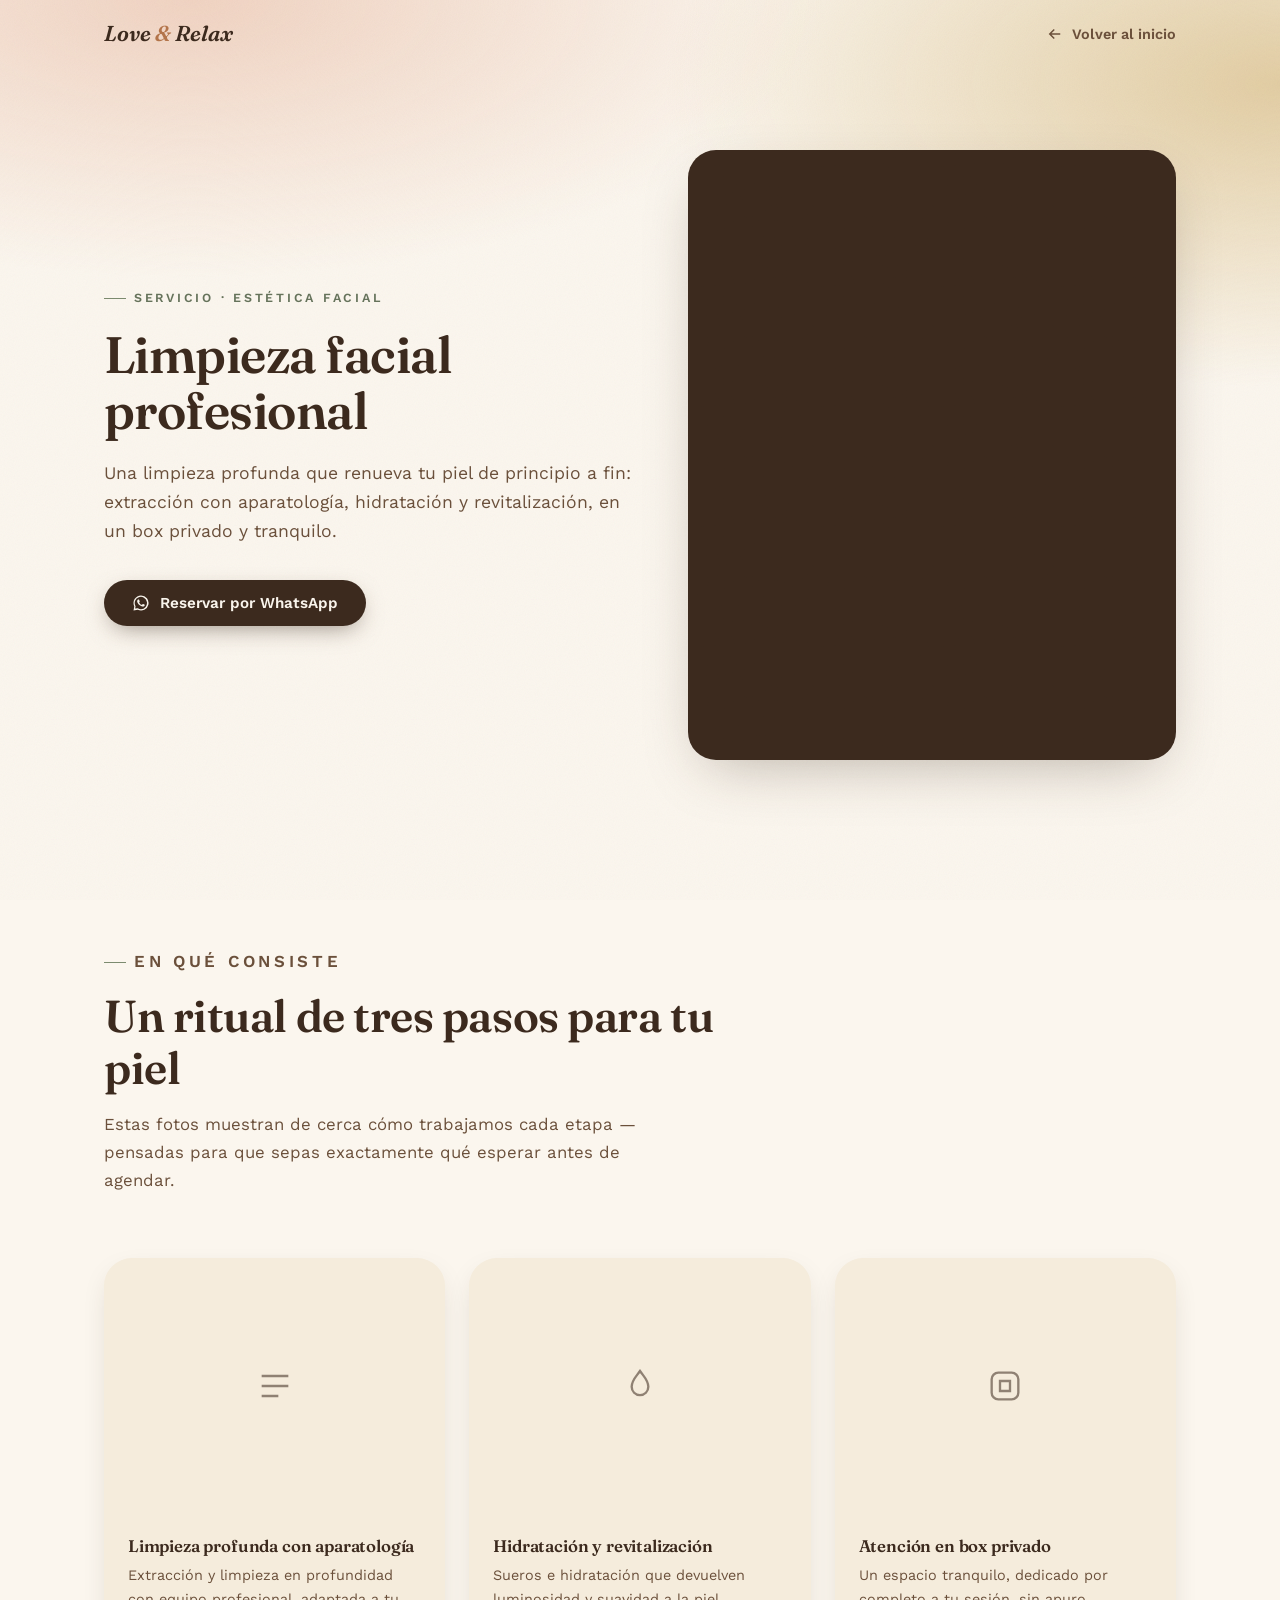
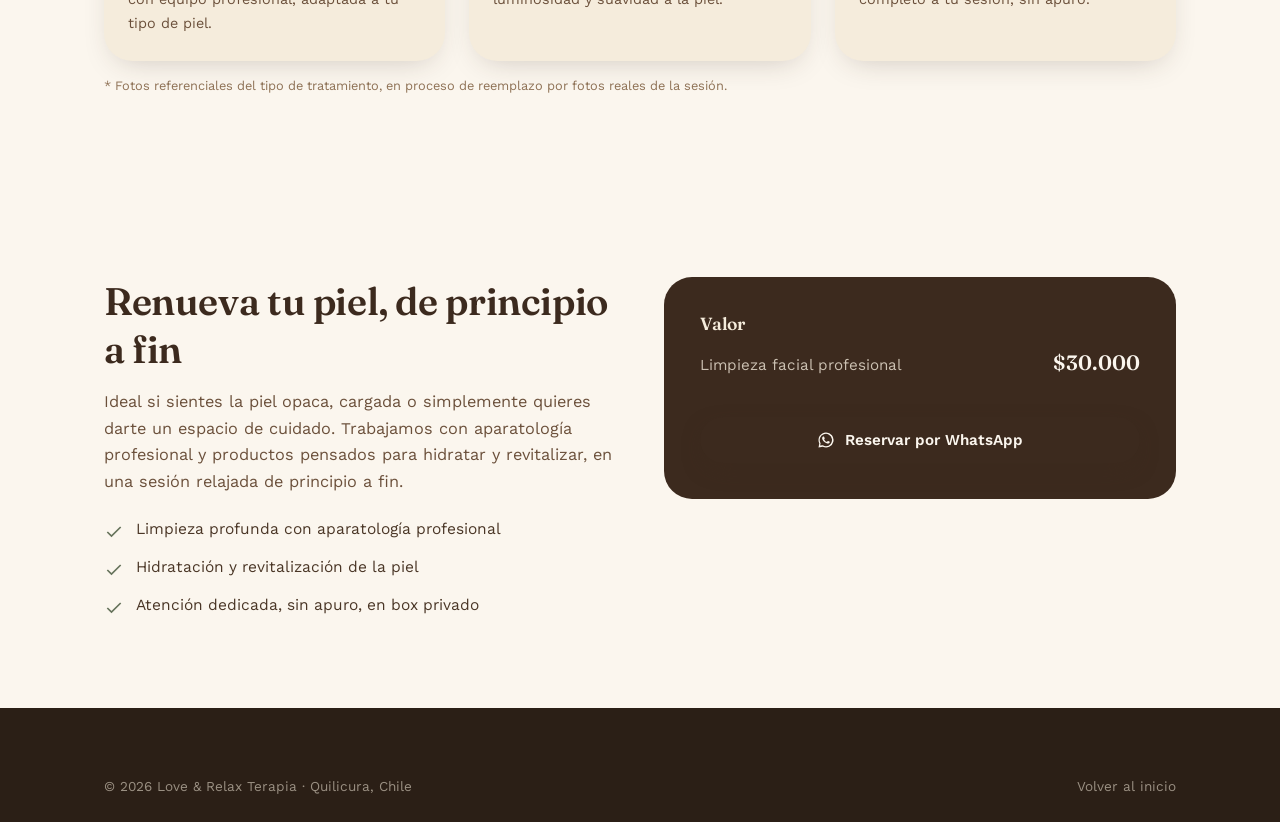
==== servicios/limpieza-facial.html @ 28c3ad8b "Agrega páginas de detalle por servicio y mejora precios/CTA - Precios en tarjetas ahora muestran bad" ====
<!doctype html>
<html lang="es-CL">
<head>
<meta charset="UTF-8" />
<meta name="viewport" content="width=device-width, initial-scale=1, viewport-fit=cover" />
<title>Limpieza facial profesional | Love &amp; Relax Terapia</title>
<meta name="description" content="Limpieza facial profunda con aparatología, hidratación y revitalización de la piel en Quilicura. Atención en box privado. Agenda por WhatsApp." />
<meta name="theme-color" content="#3c2a1e" />
<link rel="canonical" href="https://loveandrelax.cl/servicios/limpieza-facial.html" />

<meta property="og:type" content="website" />
<meta property="og:locale" content="es_CL" />
<meta property="og:site_name" content="Love & Relax Terapia" />
<meta property="og:title" content="Limpieza facial profesional | Love & Relax Terapia" />
<meta property="og:description" content="Limpieza profunda con aparatología, hidratación y revitalización de la piel. Atención en box privado." />
<meta property="og:image" content="/og-image.png" />
<meta property="og:url" content="https://loveandrelax.cl/servicios/limpieza-facial.html" />
<meta name="twitter:card" content="summary_large_image" />

<link rel="icon" href="/favicon.svg" type="image/svg+xml" />
<link rel="manifest" href="/site.webmanifest" />

<link rel="preconnect" href="https://fonts.googleapis.com" />
<link rel="preconnect" href="https://fonts.gstatic.com" crossorigin />
<link href="https://fonts.googleapis.com/css2?family=Fraunces:ital,opsz,wght@0,9..144,400;0,9..144,600;1,9..144,500;1,9..144,600&family=Work+Sans:wght@400;500;600;700&display=swap" rel="stylesheet" />

<link rel="stylesheet" href="/styles.css" />
</head>
<body>
<div class="grain" aria-hidden="true"></div>
<div class="progress-bar" id="progressBar"></div>

<header class="nav" id="nav">
  <div class="container nav__inner">
    <a href="/" class="nav__logo">Love <span>&amp;</span> Relax</a>
    <a class="back-link" href="/#precios">
      <svg viewBox="0 0 24 24" fill="none" stroke="currentColor" stroke-width="2"><path d="M19 12H5M11 18l-6-6 6-6"/></svg>
      Volver al inicio
    </a>
  </div>
</header>

<main id="main">
  <section class="service-hero">
    <div class="container service-hero__inner">
      <div class="service-hero__copy reveal">
        <p class="eyebrow">Servicio · Estética facial</p>
        <h1>Limpieza facial profesional</h1>
        <p class="lede">Una limpieza profunda que renueva tu piel de principio a fin: extracción con aparatología, hidratación y revitalización, en un box privado y tranquilo.</p>
        <div class="service-hero__actions">
          <a class="btn btn--primary" data-wa data-wa-msg="Hola 🌿 Quiero reservar una limpieza facial profesional. ¿Qué horarios tienes disponibles?" target="_blank" rel="noopener">
            <svg viewBox="0 0 24 24" fill="currentColor" aria-hidden="true"><path d="M12 2a10 10 0 0 0-8.94 14.5L2 22l5.66-1.02A10 10 0 1 0 12 2Zm0 18.2a8.2 8.2 0 0 1-4.17-1.14l-.3-.18-3.36.6.62-3.27-.2-.32A8.2 8.2 0 1 1 12 20.2Zm4.52-6.13c-.25-.13-1.47-.72-1.7-.8-.23-.08-.4-.13-.56.13-.17.25-.65.8-.8.97-.15.17-.29.18-.54.06-.25-.13-1.06-.39-2.02-1.24-.75-.66-1.25-1.48-1.4-1.73-.15-.25-.02-.38.11-.51.11-.11.25-.29.37-.44.12-.15.16-.25.25-.42.08-.17.04-.31-.02-.44-.06-.13-.56-1.35-.77-1.85-.2-.48-.41-.42-.56-.43h-.48c-.17 0-.44.06-.67.31-.23.25-.87.85-.87 2.08 0 1.23.89 2.41 1.02 2.58.13.17 1.75 2.67 4.24 3.74.59.26 1.05.41 1.41.52.59.19 1.13.16 1.56.1.48-.07 1.47-.6 1.68-1.18.21-.58.21-1.07.15-1.18-.06-.11-.23-.17-.48-.3Z"/></svg>
            Reservar por WhatsApp
          </a>
        </div>
      </div>

      <div class="living-photo reveal" aria-hidden="true">
        <div class="living-photo__frame living-photo__frame--1" style="background:linear-gradient(150deg, var(--sand-300), var(--blush-300) 75%);">
          <svg class="living-photo__icon" viewBox="0 0 24 24" fill="none" stroke="currentColor" stroke-width="1.3"><path d="M4 6h16M4 12h16M4 18h10"/></svg>
          <span class="living-photo__label">Limpieza profunda con aparatología</span>
        </div>
        <div class="living-photo__frame living-photo__frame--2" style="background:linear-gradient(150deg, var(--blush-300), var(--terracotta-600) 85%);">
          <svg class="living-photo__icon" viewBox="0 0 24 24" fill="none" stroke="currentColor" stroke-width="1.3"><path d="M12 3c2 3 5 5.5 5 9.5A5 5 0 0 1 7 12.5C7 8.5 10 6 12 3Z"/></svg>
          <span class="living-photo__label">Hidratación y revitalización</span>
        </div>
        <div class="living-photo__frame living-photo__frame--3" style="background:linear-gradient(150deg, var(--sage-500), var(--brown-900) 85%);">
          <svg class="living-photo__icon" viewBox="0 0 24 24" fill="none" stroke="currentColor" stroke-width="1.3"><rect x="4" y="4" width="16" height="16" rx="4"/><path d="M9 9h6v6H9z"/></svg>
          <span class="living-photo__label">Atención en box privado</span>
        </div>
      </div>
    </div>
  </section>

  <section class="section--tight">
    <div class="container">
      <div class="section-head reveal">
        <p class="eyebrow">En qué consiste</p>
        <h2>Un ritual de tres pasos para tu piel</h2>
        <p>Estas fotos muestran de cerca cómo trabajamos cada etapa — pensadas para que sepas exactamente qué esperar antes de agendar.</p>
      </div>
      <div class="gallery reveal-stagger">
        <article class="gallery-card">
          <div class="gallery-card__media">
            <svg viewBox="0 0 24 24" fill="none" stroke="currentColor" stroke-width="1.4"><path d="M4 6h16M4 12h16M4 18h10"/></svg>
          </div>
          <div class="gallery-card__body">
            <h3>Limpieza profunda con aparatología</h3>
            <p>Extracción y limpieza en profundidad con equipo profesional, adaptada a tu tipo de piel.</p>
          </div>
        </article>
        <article class="gallery-card">
          <div class="gallery-card__media">
            <svg viewBox="0 0 24 24" fill="none" stroke="currentColor" stroke-width="1.4"><path d="M12 3c2 3 5 5.5 5 9.5A5 5 0 0 1 7 12.5C7 8.5 10 6 12 3Z"/></svg>
          </div>
          <div class="gallery-card__body">
            <h3>Hidratación y revitalización</h3>
            <p>Sueros e hidratación que devuelven luminosidad y suavidad a la piel.</p>
          </div>
        </article>
        <article class="gallery-card">
          <div class="gallery-card__media">
            <svg viewBox="0 0 24 24" fill="none" stroke="currentColor" stroke-width="1.4"><rect x="4" y="4" width="16" height="16" rx="4"/><path d="M9 9h6v6H9z"/></svg>
          </div>
          <div class="gallery-card__body">
            <h3>Atención en box privado</h3>
            <p>Un espacio tranquilo, dedicado por completo a tu sesión, sin apuro.</p>
          </div>
        </article>
      </div>
      <p style="margin-top:14px;font-size:0.8rem;color:var(--brown-400);">* Fotos referenciales del tipo de tratamiento, en proceso de reemplazo por fotos reales de la sesión.</p>
    </div>
  </section>

  <section class="service-detail-body section--tight">
    <div class="container service-detail-body__grid">
      <div class="reveal">
        <h2>Renueva tu piel, de principio a fin</h2>
        <p>Ideal si sientes la piel opaca, cargada o simplemente quieres darte un espacio de cuidado. Trabajamos con aparatología profesional y productos pensados para hidratar y revitalizar, en una sesión relajada de principio a fin.</p>
        <ul class="detail-list">
          <li><svg viewBox="0 0 24 24" fill="none" stroke="currentColor" stroke-width="2"><path d="M20 6 9 17l-5-5"/></svg>Limpieza profunda con aparatología profesional</li>
          <li><svg viewBox="0 0 24 24" fill="none" stroke="currentColor" stroke-width="2"><path d="M20 6 9 17l-5-5"/></svg>Hidratación y revitalización de la piel</li>
          <li><svg viewBox="0 0 24 24" fill="none" stroke="currentColor" stroke-width="2"><path d="M20 6 9 17l-5-5"/></svg>Atención dedicada, sin apuro, en box privado</li>
        </ul>
      </div>
      <div class="reveal">
        <div class="detail-price-card">
          <h3>Valor</h3>
          <div class="detail-price-row"><span>Limpieza facial profesional</span><span>$30.000</span></div>
          <a class="btn btn--primary" data-wa data-wa-msg="Hola 🌿 Quiero reservar una limpieza facial. ¿Qué horarios tienes disponibles?" target="_blank" rel="noopener">
            <svg viewBox="0 0 24 24" fill="currentColor" aria-hidden="true"><path d="M12 2a10 10 0 0 0-8.94 14.5L2 22l5.66-1.02A10 10 0 1 0 12 2Zm0 18.2a8.2 8.2 0 0 1-4.17-1.14l-.3-.18-3.36.6.62-3.27-.2-.32A8.2 8.2 0 1 1 12 20.2Zm4.52-6.13c-.25-.13-1.47-.72-1.7-.8-.23-.08-.4-.13-.56.13-.17.25-.65.8-.8.97-.15.17-.29.18-.54.06-.25-.13-1.06-.39-2.02-1.24-.75-.66-1.25-1.48-1.4-1.73-.15-.25-.02-.38.11-.51.11-.11.25-.29.37-.44.12-.15.16-.25.25-.42.08-.17.04-.31-.02-.44-.06-.13-.56-1.35-.77-1.85-.2-.48-.41-.42-.56-.43h-.48c-.17 0-.44.06-.67.31-.23.25-.87.85-.87 2.08 0 1.23.89 2.41 1.02 2.58.13.17 1.75 2.67 4.24 3.74.59.26 1.05.41 1.41.52.59.19 1.13.16 1.56.1.48-.07 1.47-.6 1.68-1.18.21-.58.21-1.07.15-1.18-.06-.11-.23-.17-.48-.3Z"/></svg>
            Reservar por WhatsApp
          </a>
        </div>
      </div>
    </div>
  </section>
</main>

<footer class="footer">
  <div class="container footer__bottom">
    <span>© <span id="year"></span> Love &amp; Relax Terapia · Quilicura, Chile</span>
    <a href="/">Volver al inicio</a>
  </div>
</footer>

<a class="float-wa" id="floatWa" data-wa data-wa-msg="Hola 🌿 Quiero reservar una limpieza facial profesional." target="_blank" rel="noopener" aria-label="Escribir por WhatsApp">
  <svg viewBox="0 0 24 24" fill="currentColor" aria-hidden="true"><path d="M12 2a10 10 0 0 0-8.94 14.5L2 22l5.66-1.02A10 10 0 1 0 12 2Zm0 18.2a8.2 8.2 0 0 1-4.17-1.14l-.3-.18-3.36.6.62-3.27-.2-.32A8.2 8.2 0 1 1 12 20.2Zm4.52-6.13c-.25-.13-1.47-.72-1.7-.8-.23-.08-.4-.13-.56.13-.17.25-.65.8-.8.97-.15.17-.29.18-.54.06-.25-.13-1.06-.39-2.02-1.24-.75-.66-1.25-1.48-1.4-1.73-.15-.25-.02-.38.11-.51.11-.11.25-.29.37-.44.12-.15.16-.25.25-.42.08-.17.04-.31-.02-.44-.06-.13-.56-1.35-.77-1.85-.2-.48-.41-.42-.56-.43h-.48c-.17 0-.44.06-.67.31-.23.25-.87.85-.87 2.08 0 1.23.89 2.41 1.02 2.58.13.17 1.75 2.67 4.24 3.74.59.26 1.05.41 1.41.52.59.19 1.13.16 1.56.1.48-.07 1.47-.6 1.68-1.18.21-.58.21-1.07.15-1.18-.06-.11-.23-.17-.48-.3Z"/></svg>
</a>

<script src="/script.js"></script>
</body>
</html>
---- styles.css ----
/* ============================================================
   Love & Relax Terapia — hoja de estilos
   Paleta: crema cálido, terracota suave, verde salvia, café profundo
   ============================================================ */

:root {
  --cream-50: #fbf6ee;
  --cream-100: #f5ecdc;
  --cream-200: #eee0c8;
  --sand-300: #e2cda3;
  --brown-900: #3c2a1e;
  --brown-800: #4a3626;
  --brown-600: #6b503b;
  --brown-400: #8f7256;
  --sage-500: #7c8b6f;
  --sage-600: #66735b;
  --terracotta-500: #c98a5e;
  --terracotta-600: #b3744a;
  --blush-300: #f0d3c2;
  --ink: #2b1f16;

  --whatsapp: #25d366;
  --shadow-soft: 0 20px 60px -20px rgba(60, 42, 30, 0.35);
  --shadow-card: 0 10px 30px -12px rgba(60, 42, 30, 0.25);
  --radius-lg: 28px;
  --radius-md: 18px;
  --radius-sm: 10px;

  --font-display: "Fraunces", "Iowan Old Style", serif;
  --font-body: "Work Sans", "Segoe UI", sans-serif;

  --ease-soft: cubic-bezier(0.16, 1, 0.3, 1);
}

* {
  box-sizing: border-box;
}

html {
  scroll-behavior: smooth;
}

@media (prefers-reduced-motion: reduce) {
  html {
    scroll-behavior: auto;
  }
  * {
    animation-duration: 0.01ms !important;
    animation-iteration-count: 1 !important;
    transition-duration: 0.01ms !important;
    scroll-behavior: auto !important;
  }
}

body {
  margin: 0;
  font-family: var(--font-body);
  color: var(--ink);
  background: var(--cream-50);
  -webkit-font-smoothing: antialiased;
  overflow-x: hidden;
}

img,
svg {
  display: block;
  max-width: 100%;
}

a {
  color: inherit;
  text-decoration: none;
}

h1,
h2,
h3 {
  font-family: var(--font-display);
  margin: 0;
  color: var(--brown-900);
  letter-spacing: -0.01em;
}

p {
  margin: 0;
  line-height: 1.65;
}

.container {
  width: 100%;
  max-width: 1120px;
  margin: 0 auto;
  padding: 0 24px;
}

.eyebrow {
  display: inline-flex;
  align-items: center;
  gap: 8px;
  font-family: var(--font-body);
  font-size: 0.78rem;
  font-weight: 600;
  letter-spacing: 0.22em;
  text-transform: uppercase;
  color: var(--sage-600);
}

.eyebrow::before {
  content: "";
  width: 22px;
  height: 1px;
  background: var(--sage-500);
}

/* ---------------- Grain / texture overlay ---------------- */
.grain {
  position: fixed;
  inset: 0;
  pointer-events: none;
  z-index: 2;
  opacity: 0.05;
  mix-blend-mode: multiply;
  background-image: url("data:image/svg+xml,%3Csvg xmlns='http://www.w3.org/2000/svg' width='120' height='120'%3E%3Cfilter id='n'%3E%3CfeTurbulence type='fractalNoise' baseFrequency='0.9' numOctaves='2' stitchTiles='stitch'/%3E%3C/filter%3E%3Crect width='100%25' height='100%25' filter='url(%23n)'/%3E%3C/svg%3E");
}

/* ---------------- Progress bar ---------------- */
.progress-bar {
  position: fixed;
  top: 0;
  left: 0;
  height: 3px;
  width: 0%;
  background: linear-gradient(90deg, var(--terracotta-500), var(--sage-500));
  z-index: 1000;
  transition: width 0.1s linear;
}

/* ---------------- Nav ---------------- */
.nav {
  position: fixed;
  top: 0;
  left: 0;
  right: 0;
  z-index: 100;
  padding: 20px 0;
  transition: background 0.4s var(--ease-soft), padding 0.4s var(--ease-soft), box-shadow 0.4s var(--ease-soft);
}

.nav.is-scrolled {
  background: rgba(251, 246, 238, 0.85);
  backdrop-filter: blur(14px);
  -webkit-backdrop-filter: blur(14px);
  padding: 12px 0;
  box-shadow: 0 1px 0 rgba(60, 42, 30, 0.08);
}

.nav__inner {
  display: flex;
  align-items: center;
  justify-content: space-between;
}

.nav__logo {
  font-family: var(--font-display);
  font-style: italic;
  font-weight: 600;
  font-size: 1.35rem;
  color: var(--brown-900);
}

.nav__logo span {
  color: var(--terracotta-600);
}

.nav__links {
  display: none;
  align-items: center;
  gap: 32px;
  font-size: 0.92rem;
  font-weight: 500;
}

@media (min-width: 760px) {
  .nav__links {
    display: flex;
  }
}

.nav__links a {
  position: relative;
  padding: 4px 0;
  color: var(--brown-800);
  transition: color 0.25s;
}

.nav__links a::after {
  content: "";
  position: absolute;
  left: 0;
  bottom: -2px;
  width: 0;
  height: 1px;
  background: var(--terracotta-600);
  transition: width 0.3s var(--ease-soft);
}

.nav__links a:hover {
  color: var(--terracotta-600);
}

.nav__links a:hover::after {
  width: 100%;
}

.nav__cta {
  display: inline-flex;
  padding: 10px 16px;
}

.nav__cta span {
  display: none;
}

@media (min-width: 760px) {
  .nav__cta {
    padding: 10px 20px;
  }
  .nav__cta span {
    display: inline;
  }
}

.btn {
  display: inline-flex;
  align-items: center;
  justify-content: center;
  gap: 10px;
  padding: 14px 28px;
  border-radius: 999px;
  font-family: var(--font-body);
  font-weight: 600;
  font-size: 0.95rem;
  cursor: pointer;
  border: none;
  transition: transform 0.35s var(--ease-soft), box-shadow 0.35s var(--ease-soft), background 0.3s;
  white-space: nowrap;
}

.btn:active {
  transform: scale(0.97);
}

.btn--primary {
  background: var(--brown-900);
  color: var(--cream-50);
  box-shadow: 0 8px 24px -8px rgba(60, 42, 30, 0.55);
}

.btn--primary:hover {
  background: var(--terracotta-600);
  box-shadow: 0 10px 30px -6px rgba(179, 116, 74, 0.55);
  transform: translateY(-2px);
}

.btn--ghost {
  background: transparent;
  color: var(--brown-900);
  border: 1.5px solid var(--brown-400);
  padding: 12.5px 26px;
}

.btn--ghost:hover {
  border-color: var(--brown-900);
  transform: translateY(-2px);
}

.btn--sm {
  padding: 10px 20px;
  font-size: 0.85rem;
}

.btn svg {
  width: 18px;
  height: 18px;
  flex-shrink: 0;
}

/* ---------------- Hero ---------------- */
.hero {
  position: relative;
  min-height: 100svh;
  display: flex;
  align-items: center;
  padding: 140px 0 100px;
  overflow: hidden;
  background: radial-gradient(ellipse 90% 60% at 20% 0%, var(--blush-300) 0%, transparent 55%),
    radial-gradient(ellipse 80% 60% at 100% 20%, var(--sand-300) 0%, transparent 60%), var(--cream-50);
}

.hero__blob {
  position: absolute;
  border-radius: 50%;
  filter: blur(60px);
  opacity: 0.55;
  z-index: 0;
}

.hero__blob--1 {
  width: 420px;
  height: 420px;
  top: -120px;
  right: -100px;
  background: var(--sand-300);
  animation: float-slow 16s ease-in-out infinite;
}

.hero__blob--2 {
  width: 320px;
  height: 320px;
  bottom: -80px;
  left: -80px;
  background: var(--sage-500);
  opacity: 0.25;
  animation: float-slow 20s ease-in-out infinite reverse;
}

@keyframes float-slow {
  0%,
  100% {
    transform: translate(0, 0) scale(1);
  }
  50% {
    transform: translate(30px, -40px) scale(1.08);
  }
}

.hero__inner {
  position: relative;
  z-index: 1;
  display: grid;
  grid-template-columns: 1fr;
  gap: 56px;
  align-items: center;
}

@media (min-width: 900px) {
  .hero__inner {
    grid-template-columns: 1.1fr 0.9fr;
  }
}

.hero__title {
  font-size: clamp(2.6rem, 6vw, 4.4rem);
  line-height: 1.03;
  font-weight: 600;
}

.hero__title em {
  font-style: italic;
  color: var(--terracotta-600);
  font-weight: 500;
}

.hero__lede {
  margin-top: 22px;
  max-width: 46ch;
  font-size: 1.15rem;
  color: var(--brown-600);
}

.hero__actions {
  margin-top: 38px;
  display: flex;
  flex-wrap: wrap;
  gap: 16px;
}

.hero__meta {
  margin-top: 46px;
  display: flex;
  flex-wrap: wrap;
  gap: 28px;
}

.hero__meta-item {
  display: flex;
  align-items: center;
  gap: 10px;
  font-size: 0.86rem;
  color: var(--brown-600);
}

.hero__meta-item svg {
  width: 20px;
  height: 20px;
  color: var(--sage-600);
  flex-shrink: 0;
}

/* Hero visual: layered card mimicking a spa moment, built purely in CSS */
.hero__visual {
  position: relative;
  aspect-ratio: 4 / 5;
  border-radius: var(--radius-lg);
  background: linear-gradient(155deg, var(--cream-200), var(--sand-300) 60%, var(--terracotta-500) 130%);
  box-shadow: var(--shadow-soft);
  overflow: hidden;
}

.hero__visual::before {
  content: "";
  position: absolute;
  inset: 0;
  background-image: radial-gradient(circle at 30% 20%, rgba(255, 255, 255, 0.35), transparent 45%);
}

.hero__visual-candle {
  position: absolute;
  right: 14%;
  bottom: 12%;
  width: 26%;
  aspect-ratio: 2/3;
  background: linear-gradient(180deg, #fffaf0, #f2e2c4);
  border-radius: 10px 10px 4px 4px;
  box-shadow: 0 12px 24px -8px rgba(60, 42, 30, 0.4);
}

.hero__visual-flame {
  position: absolute;
  left: 50%;
  top: -22px;
  width: 14px;
  height: 26px;
  transform: translateX(-50%);
  background: radial-gradient(circle at 50% 30%, #fff2c8, var(--terracotta-500) 70%);
  border-radius: 50% 50% 50% 50% / 60% 60% 40% 40%;
  animation: flicker 2.4s ease-in-out infinite;
}

@keyframes flicker {
  0%,
  100% {
    transform: translateX(-50%) scale(1) rotate(-2deg);
  }
  50% {
    transform: translateX(-50%) scale(1.1) rotate(2deg);
  }
}

.hero__visual-leaf {
  position: absolute;
  width: 90px;
  height: 90px;
  border-radius: 0 100% 0 100%;
  background: var(--sage-500);
  opacity: 0.85;
}

.hero__visual-leaf--1 {
  top: 8%;
  left: -20px;
  transform: rotate(20deg);
}

.hero__visual-leaf--2 {
  top: 22%;
  left: 10px;
  width: 60px;
  height: 60px;
  background: var(--sage-600);
  opacity: 0.7;
  transform: rotate(-10deg);
}

.hero__visual-towel {
  position: absolute;
  left: 8%;
  bottom: 8%;
  width: 62%;
  height: 34%;
  background: repeating-linear-gradient(100deg, #fffaf2, #fffaf2 10px, #f4ecdd 10px, #f4ecdd 20px);
  border-radius: 40px;
  box-shadow: 0 16px 30px -12px rgba(60, 42, 30, 0.35);
}

.hero__visual-badge {
  position: absolute;
  top: 20px;
  left: 20px;
  background: rgba(251, 246, 238, 0.9);
  backdrop-filter: blur(6px);
  padding: 10px 16px;
  border-radius: 999px;
  font-size: 0.78rem;
  font-weight: 600;
  color: var(--brown-800);
  display: flex;
  align-items: center;
  gap: 8px;
  box-shadow: var(--shadow-card);
}

.hero__visual-badge svg {
  width: 16px;
  height: 16px;
  color: var(--sage-600);
}

.hero__scroll {
  position: absolute;
  bottom: 36px;
  left: 50%;
  transform: translateX(-50%);
  z-index: 1;
  display: flex;
  flex-direction: column;
  align-items: center;
  gap: 8px;
  font-size: 0.72rem;
  letter-spacing: 0.18em;
  text-transform: uppercase;
  color: var(--brown-400);
}

.hero__scroll-line {
  width: 1px;
  height: 34px;
  background: linear-gradient(var(--brown-400), transparent);
  animation: scroll-pulse 2s ease-in-out infinite;
}

@keyframes scroll-pulse {
  0%,
  100% {
    opacity: 0.3;
    transform: scaleY(0.7);
  }
  50% {
    opacity: 1;
    transform: scaleY(1);
  }
}

/* ---------------- Section shells ---------------- */
section {
  position: relative;
  padding: 120px 0;
}

.section--tight {
  padding: 90px 0;
}

.section-head {
  max-width: 640px;
  margin-bottom: 64px;
}

.section-head h2 {
  margin-top: 14px;
  font-size: clamp(2rem, 4vw, 2.8rem);
  font-weight: 600;
  line-height: 1.15;
}

.section-head p {
  margin-top: 18px;
  font-size: 1.05rem;
  color: var(--brown-600);
  max-width: 56ch;
}

.section-head.center {
  margin-left: auto;
  margin-right: auto;
  text-align: center;
}

/* reveal-on-scroll */
.reveal {
  opacity: 0;
  transform: translateY(28px);
  transition: opacity 0.9s var(--ease-soft), transform 0.9s var(--ease-soft);
}

.reveal.is-visible {
  opacity: 1;
  transform: translateY(0);
}

.reveal-stagger > * {
  opacity: 0;
  transform: translateY(24px);
  transition: opacity 0.7s var(--ease-soft), transform 0.7s var(--ease-soft);
}

.reveal-stagger.is-visible > * {
  opacity: 1;
  transform: translateY(0);
}

.reveal-stagger.is-visible > *:nth-child(1) {
  transition-delay: 0.05s;
}
.reveal-stagger.is-visible > *:nth-child(2) {
  transition-delay: 0.15s;
}
.reveal-stagger.is-visible > *:nth-child(3) {
  transition-delay: 0.25s;
}
.reveal-stagger.is-visible > *:nth-child(4) {
  transition-delay: 0.35s;
}

/* ---------------- Intro / philosophy ---------------- */
.intro {
  background: var(--cream-50);
}

.intro__grid {
  display: grid;
  gap: 48px;
}

@media (min-width: 860px) {
  .intro__grid {
    grid-template-columns: 0.9fr 1.1fr;
    align-items: start;
  }
}

.intro__quote {
  font-family: var(--font-display);
  font-style: italic;
  font-size: clamp(1.5rem, 2.6vw, 2rem);
  color: var(--brown-900);
  line-height: 1.35;
}

.intro__quote::before {
  content: "“";
  color: var(--terracotta-500);
}

.intro__quote::after {
  content: "”";
  color: var(--terracotta-500);
}

.intro__body p + p {
  margin-top: 18px;
}

.intro__body {
  color: var(--brown-600);
  font-size: 1.05rem;
}

/* ---------------- Services ---------------- */
.services {
  background: linear-gradient(180deg, var(--cream-50), var(--cream-100));
}

.service-grid {
  display: grid;
  gap: 28px;
}

@media (min-width: 780px) {
  .service-grid {
    grid-template-columns: repeat(2, 1fr);
  }
}

.service-card {
  position: relative;
  background: var(--cream-50);
  border: 1px solid rgba(139, 114, 86, 0.18);
  border-radius: var(--radius-lg);
  padding: 44px 38px;
  box-shadow: var(--shadow-card);
  transition: transform 0.5s var(--ease-soft), box-shadow 0.5s var(--ease-soft);
}

.service-card:hover {
  transform: translateY(-6px);
  box-shadow: 0 26px 50px -18px rgba(60, 42, 30, 0.32);
}

.service-card__icon {
  width: 56px;
  height: 56px;
  border-radius: 16px;
  display: flex;
  align-items: center;
  justify-content: center;
  background: var(--blush-300);
  margin-bottom: 26px;
}

.service-card--facial .service-card__icon {
  background: var(--sand-300);
}

.service-card__icon svg {
  width: 28px;
  height: 28px;
  color: var(--brown-900);
}

.service-card h3 {
  font-size: 1.5rem;
  font-weight: 600;
}

.service-card p.service-card__desc {
  margin-top: 12px;
  color: var(--brown-600);
}

.service-card__list {
  list-style: none;
  padding: 0;
  margin: 26px 0 0;
  display: flex;
  flex-direction: column;
  gap: 14px;
}

.service-card__list li {
  display: flex;
  align-items: flex-start;
  gap: 12px;
  font-size: 0.95rem;
  color: var(--brown-800);
}

.service-card__list svg {
  width: 20px;
  height: 20px;
  flex-shrink: 0;
  margin-top: 1px;
  color: var(--sage-600);
}

.service-card__cta {
  margin-top: 32px;
}

/* ---------------- Benefits ---------------- */
.benefits {
  background: var(--brown-900);
  color: var(--cream-100);
}

.benefits .section-head h2,
.benefits .eyebrow {
  color: var(--cream-100);
}

.benefits .eyebrow::before {
  background: var(--sand-300);
}

.benefits .section-head p {
  color: rgba(245, 236, 220, 0.72);
}

.benefit-grid {
  display: grid;
  gap: 36px;
}

@media (min-width: 700px) {
  .benefit-grid {
    grid-template-columns: repeat(2, 1fr);
  }
}

@media (min-width: 1020px) {
  .benefit-grid {
    grid-template-columns: repeat(4, 1fr);
  }
}

.benefit-item {
  display: flex;
  flex-direction: column;
  gap: 16px;
}

.benefit-item__icon {
  width: 48px;
  height: 48px;
  border-radius: 14px;
  background: rgba(245, 236, 220, 0.08);
  border: 1px solid rgba(245, 236, 220, 0.16);
  display: flex;
  align-items: center;
  justify-content: center;
}

.benefit-item__icon svg {
  width: 24px;
  height: 24px;
  color: var(--sand-300);
}

.benefit-item h3 {
  color: var(--cream-50);
  font-size: 1.15rem;
  font-weight: 600;
}

.benefit-item p {
  color: rgba(245, 236, 220, 0.68);
  font-size: 0.95rem;
}

/* ---------------- Pricing ---------------- */
.pricing {
  background: var(--cream-50);
}

.price-grid {
  display: grid;
  gap: 24px;
}

@media (min-width: 780px) {
  .price-grid {
    grid-template-columns: repeat(3, 1fr);
  }
}

.price-card {
  position: relative;
  border-radius: var(--radius-lg);
  padding: 40px 32px;
  background: var(--cream-100);
  border: 1px solid rgba(139, 114, 86, 0.18);
  display: flex;
  flex-direction: column;
  transition: transform 0.5s var(--ease-soft), box-shadow 0.5s var(--ease-soft), border-color 0.4s;
}

.price-card:hover {
  transform: translateY(-6px);
  box-shadow: var(--shadow-card);
}

.price-card--featured {
  background: var(--brown-900);
  color: var(--cream-50);
  border-color: var(--brown-900);
}

.price-card--featured h3,
.price-card--featured .price-card__value {
  color: var(--cream-50);
}

.price-card--featured .price-card__desc {
  color: rgba(245, 236, 220, 0.7);
}

.price-card__badge {
  position: absolute;
  top: -14px;
  right: 28px;
  background: var(--terracotta-600);
  color: var(--cream-50);
  font-size: 0.72rem;
  font-weight: 700;
  letter-spacing: 0.06em;
  text-transform: uppercase;
  padding: 6px 14px;
  border-radius: 999px;
  box-shadow: 0 8px 16px -6px rgba(179, 116, 74, 0.6);
}

.price-card h3 {
  font-size: 1.1rem;
  font-weight: 600;
  text-transform: uppercase;
  letter-spacing: 0.04em;
}

.price-card__value {
  margin-top: 18px;
  font-family: var(--font-display);
  font-size: 2.6rem;
  font-weight: 600;
  color: var(--brown-900);
  display: flex;
  align-items: baseline;
  gap: 8px;
  flex-wrap: wrap;
}

.price-card__currency {
  font-family: var(--font-body);
  font-size: 0.7rem;
  font-weight: 700;
  letter-spacing: 0.1em;
  color: var(--brown-400);
  background: rgba(139, 114, 86, 0.14);
  padding: 3px 8px;
  border-radius: 999px;
}

.price-card--featured .price-card__currency {
  color: var(--cream-100);
  background: rgba(245, 236, 220, 0.14);
}

/* Media reveal panel: hidden strip that expands on card hover */
.price-card__media {
  display: flex;
  align-items: center;
  justify-content: center;
  height: 0;
  opacity: 0;
  margin-bottom: 0;
  border-radius: var(--radius-md);
  overflow: hidden;
  transition: height 0.45s var(--ease-soft), opacity 0.4s var(--ease-soft), margin 0.45s var(--ease-soft);
  background: linear-gradient(135deg, var(--blush-300), var(--sand-300));
}

.price-card__media--facial {
  background: linear-gradient(135deg, var(--sand-300), var(--sage-500) 140%);
}

.price-card__media svg {
  width: 34px;
  height: 34px;
  color: var(--brown-900);
  opacity: 0.75;
  flex-shrink: 0;
}

.price-card:hover .price-card__media,
.price-card:focus-within .price-card__media {
  height: 120px;
  opacity: 1;
  margin-bottom: 22px;
}

.price-card__actions {
  margin-top: 30px;
  display: flex;
  align-items: center;
  flex-wrap: wrap;
  gap: 14px 20px;
}

.price-card__link {
  font-size: 0.85rem;
  font-weight: 600;
  color: var(--terracotta-600);
  display: inline-flex;
  align-items: center;
  gap: 6px;
  transition: gap 0.3s var(--ease-soft);
}

.price-card__link:hover {
  gap: 10px;
}

.price-card--featured .price-card__link {
  color: var(--sand-300);
}

.price-card__desc {
  margin-top: 10px;
  font-size: 0.92rem;
  color: var(--brown-600);
}

/* ---------------- Schedule / availability ---------------- */
.schedule {
  background: linear-gradient(180deg, var(--cream-100), var(--blush-300) 140%);
}

.schedule__inner {
  display: grid;
  gap: 40px;
  align-items: center;
}

@media (min-width: 860px) {
  .schedule__inner {
    grid-template-columns: 1fr 1fr;
  }
}

.schedule__card {
  background: var(--cream-50);
  border-radius: var(--radius-lg);
  padding: 40px;
  box-shadow: var(--shadow-card);
}

.schedule__row {
  display: flex;
  justify-content: space-between;
  align-items: center;
  padding: 16px 0;
  border-bottom: 1px solid rgba(139, 114, 86, 0.16);
  font-size: 0.98rem;
}

.schedule__row:last-child {
  border-bottom: none;
}

.schedule__row span:first-child {
  color: var(--brown-800);
  font-weight: 600;
}

.schedule__row span:last-child {
  color: var(--brown-600);
}

.schedule__note {
  margin-top: 22px;
  font-size: 0.85rem;
  color: var(--brown-600);
  display: flex;
  gap: 10px;
}

.schedule__note svg {
  width: 18px;
  height: 18px;
  flex-shrink: 0;
  margin-top: 2px;
  color: var(--sage-600);
}

/* ---------------- Final CTA ---------------- */
.cta-final {
  background: var(--brown-900);
  color: var(--cream-50);
  text-align: center;
  overflow: hidden;
  position: relative;
}

.cta-final::before {
  content: "";
  position: absolute;
  width: 500px;
  height: 500px;
  border-radius: 50%;
  background: radial-gradient(circle, rgba(201, 138, 94, 0.35), transparent 70%);
  top: -180px;
  left: 50%;
  transform: translateX(-50%);
}

.cta-final__inner {
  position: relative;
  z-index: 1;
  max-width: 640px;
  margin: 0 auto;
}

.cta-final h2 {
  color: var(--cream-50);
  font-size: clamp(2rem, 4.4vw, 3.1rem);
  font-weight: 600;
}

.cta-final p {
  margin-top: 18px;
  color: rgba(245, 236, 220, 0.75);
  font-size: 1.05rem;
}

.cta-final__actions {
  margin-top: 40px;
  display: flex;
  justify-content: center;
  flex-wrap: wrap;
  gap: 16px;
}

.cta-final .btn--ghost {
  color: var(--cream-50);
  border-color: rgba(245, 236, 220, 0.4);
}

.cta-final .btn--ghost:hover {
  border-color: var(--cream-50);
}

/* ---------------- Footer ---------------- */
.footer {
  background: var(--ink);
  color: rgba(245, 236, 220, 0.55);
  padding: 48px 0 28px;
  font-size: 0.85rem;
}

.footer__inner {
  display: flex;
  flex-wrap: wrap;
  justify-content: space-between;
  align-items: center;
  gap: 20px;
  padding-bottom: 28px;
  border-bottom: 1px solid rgba(245, 236, 220, 0.12);
}

.footer__logo {
  font-family: var(--font-display);
  font-style: italic;
  font-size: 1.2rem;
  color: var(--cream-100);
}

.footer__links {
  display: flex;
  gap: 24px;
}

.footer__links a:hover {
  color: var(--cream-100);
}

.footer__bottom {
  padding-top: 22px;
  display: flex;
  flex-wrap: wrap;
  justify-content: space-between;
  gap: 10px;
}

/* ---------------- Floating WhatsApp button ---------------- */
.float-wa {
  position: fixed;
  right: 22px;
  bottom: 22px;
  z-index: 200;
  width: 62px;
  height: 62px;
  border-radius: 50%;
  background: #25d366;
  display: flex;
  align-items: center;
  justify-content: center;
  box-shadow: 0 14px 30px -10px rgba(37, 211, 102, 0.65);
  opacity: 0;
  transform: translateY(20px) scale(0.85);
  pointer-events: none;
  transition: opacity 0.4s var(--ease-soft), transform 0.4s var(--ease-soft);
}

.float-wa.is-visible {
  opacity: 1;
  transform: translateY(0) scale(1);
  pointer-events: auto;
}

.float-wa svg {
  width: 30px;
  height: 30px;
  color: #fff;
}

.float-wa::after {
  content: "";
  position: absolute;
  inset: 0;
  border-radius: 50%;
  border: 2px solid rgba(37, 211, 102, 0.55);
  animation: pulse-ring 2.6s ease-out infinite;
}

@keyframes pulse-ring {
  0% {
    transform: scale(1);
    opacity: 0.8;
  }
  100% {
    transform: scale(1.6);
    opacity: 0;
  }
}

/* ---------------- Utility ---------------- */
.visually-hidden {
  position: absolute;
  width: 1px;
  height: 1px;
  overflow: hidden;
  clip: rect(0 0 0 0);
  white-space: nowrap;
}

/* ============================================================
   Páginas de detalle de servicio (/servicios/*.html)
   ============================================================ */

.back-link {
  display: inline-flex;
  align-items: center;
  gap: 8px;
  font-size: 0.9rem;
  font-weight: 600;
  color: var(--brown-600);
  transition: gap 0.3s var(--ease-soft), color 0.3s;
}

.back-link:hover {
  gap: 12px;
  color: var(--terracotta-600);
}

.back-link svg {
  width: 18px;
  height: 18px;
}

.service-hero {
  padding: 150px 0 80px;
  background: radial-gradient(ellipse 90% 60% at 15% 0%, var(--blush-300) 0%, transparent 55%),
    radial-gradient(ellipse 80% 60% at 100% 10%, var(--sand-300) 0%, transparent 60%), var(--cream-50);
}

.service-hero__inner {
  display: grid;
  gap: 44px;
}

@media (min-width: 900px) {
  .service-hero__inner {
    grid-template-columns: 1.05fr 0.95fr;
    align-items: center;
  }
}

.service-hero__copy {
  max-width: 640px;
}

.service-hero h1 {
  margin-top: 18px;
  font-size: clamp(2.2rem, 5vw, 3.2rem);
  font-weight: 600;
  line-height: 1.1;
}

.service-hero p.lede {
  margin-top: 20px;
  font-size: 1.1rem;
  color: var(--brown-600);
  max-width: 60ch;
}

.service-hero__actions {
  margin-top: 34px;
  display: flex;
  flex-wrap: wrap;
  gap: 16px;
}

/* Gallery: real photos will replace these decorative panels */
.gallery {
  display: grid;
  gap: 24px;
  margin-top: 20px;
}

@media (min-width: 780px) {
  .gallery {
    grid-template-columns: repeat(3, 1fr);
  }
}

.gallery-card {
  border-radius: var(--radius-lg);
  overflow: hidden;
  background: var(--cream-100);
  box-shadow: var(--shadow-card);
}

.gallery-card__media {
  aspect-ratio: 4 / 3;
  display: flex;
  align-items: center;
  justify-content: center;
  position: relative;
}

.gallery-card__media img {
  width: 100%;
  height: 100%;
  object-fit: cover;
}

.gallery-card__media svg {
  width: 40px;
  height: 40px;
  color: var(--brown-900);
  opacity: 0.55;
}

.gallery-card__body {
  padding: 22px 24px 26px;
}

.gallery-card__body h3 {
  font-size: 1.05rem;
  font-weight: 600;
}

.gallery-card__body p {
  margin-top: 8px;
  font-size: 0.9rem;
  color: var(--brown-600);
}

.service-detail-body {
  background: var(--cream-50);
}

.service-detail-body__grid {
  display: grid;
  gap: 48px;
}

@media (min-width: 860px) {
  .service-detail-body__grid {
    grid-template-columns: 1fr 1fr;
  }
}

.service-detail-body h2 {
  font-size: clamp(1.8rem, 3.4vw, 2.4rem);
  font-weight: 600;
}

.service-detail-body p {
  margin-top: 16px;
  color: var(--brown-600);
  font-size: 1.02rem;
}

.detail-list {
  list-style: none;
  padding: 0;
  margin: 24px 0 0;
  display: flex;
  flex-direction: column;
  gap: 16px;
}

.detail-list li {
  display: flex;
  gap: 12px;
  align-items: flex-start;
  font-size: 0.97rem;
  color: var(--brown-800);
}

.detail-list svg {
  width: 20px;
  height: 20px;
  flex-shrink: 0;
  margin-top: 2px;
  color: var(--sage-600);
}

.detail-price-card {
  background: var(--brown-900);
  color: var(--cream-50);
  border-radius: var(--radius-lg);
  padding: 36px;
}

.detail-price-card h3 {
  color: var(--cream-100);
  font-size: 1.1rem;
  font-weight: 600;
}

.detail-price-row {
  display: flex;
  justify-content: space-between;
  align-items: baseline;
  padding: 16px 0;
  border-bottom: 1px solid rgba(245, 236, 220, 0.16);
}

.detail-price-row:last-of-type {
  border-bottom: none;
}

.detail-price-row span:first-child {
  color: rgba(245, 236, 220, 0.78);
  font-size: 0.95rem;
}

.detail-price-row span:last-child {
  font-family: var(--font-display);
  font-size: 1.3rem;
  font-weight: 600;
}

.detail-price-card .btn {
  margin-top: 26px;
  width: 100%;
}

/* ---------------- Living photo: seamless crossfade + slow zoom loop ----------------
   Behaves like an autoplaying GIF/cinemagraph: no frame, no controls, no player chrome.
   Each .living-photo__frame is a full-bleed background; swap in a real photo or video
   by setting background-image (or dropping a <video> element) — the loop keeps working. */
.living-photo {
  position: relative;
  aspect-ratio: 4 / 5;
  border-radius: var(--radius-lg);
  overflow: hidden;
  box-shadow: var(--shadow-soft);
  background: var(--brown-900);
}

.living-photo__frame {
  position: absolute;
  inset: 0;
  background-size: cover;
  background-position: center;
  display: flex;
  align-items: center;
  justify-content: center;
  opacity: 0;
  transform: scale(1);
  animation: livingPhotoCycle 15s ease-in-out infinite;
}

.living-photo__frame::after {
  content: "";
  position: absolute;
  inset: 0;
  background: linear-gradient(180deg, transparent 55%, rgba(30, 20, 12, 0.55) 100%);
}

.living-photo__frame--1 {
  animation-delay: 0s;
}
.living-photo__frame--2 {
  animation-delay: 5s;
}
.living-photo__frame--3 {
  animation-delay: 10s;
}

.living-photo__icon {
  position: relative;
  z-index: 1;
  width: 64px;
  height: 64px;
  color: rgba(251, 246, 238, 0.85);
}

.living-photo__label {
  position: absolute;
  left: 24px;
  bottom: 22px;
  z-index: 1;
  color: var(--cream-50);
  font-size: 0.95rem;
  font-weight: 600;
  text-shadow: 0 2px 10px rgba(0, 0, 0, 0.35);
}

@keyframes livingPhotoCycle {
  0% {
    opacity: 0;
    transform: scale(1);
  }
  4% {
    opacity: 1;
  }
  28% {
    opacity: 1;
    transform: scale(1.09);
  }
  33% {
    opacity: 0;
    transform: scale(1.1);
  }
  100% {
    opacity: 0;
  }
}

@media (prefers-reduced-motion: reduce) {
  .living-photo__frame {
    animation: none;
    opacity: 0;
  }
  .living-photo__frame--1 {
    opacity: 1;
  }
}
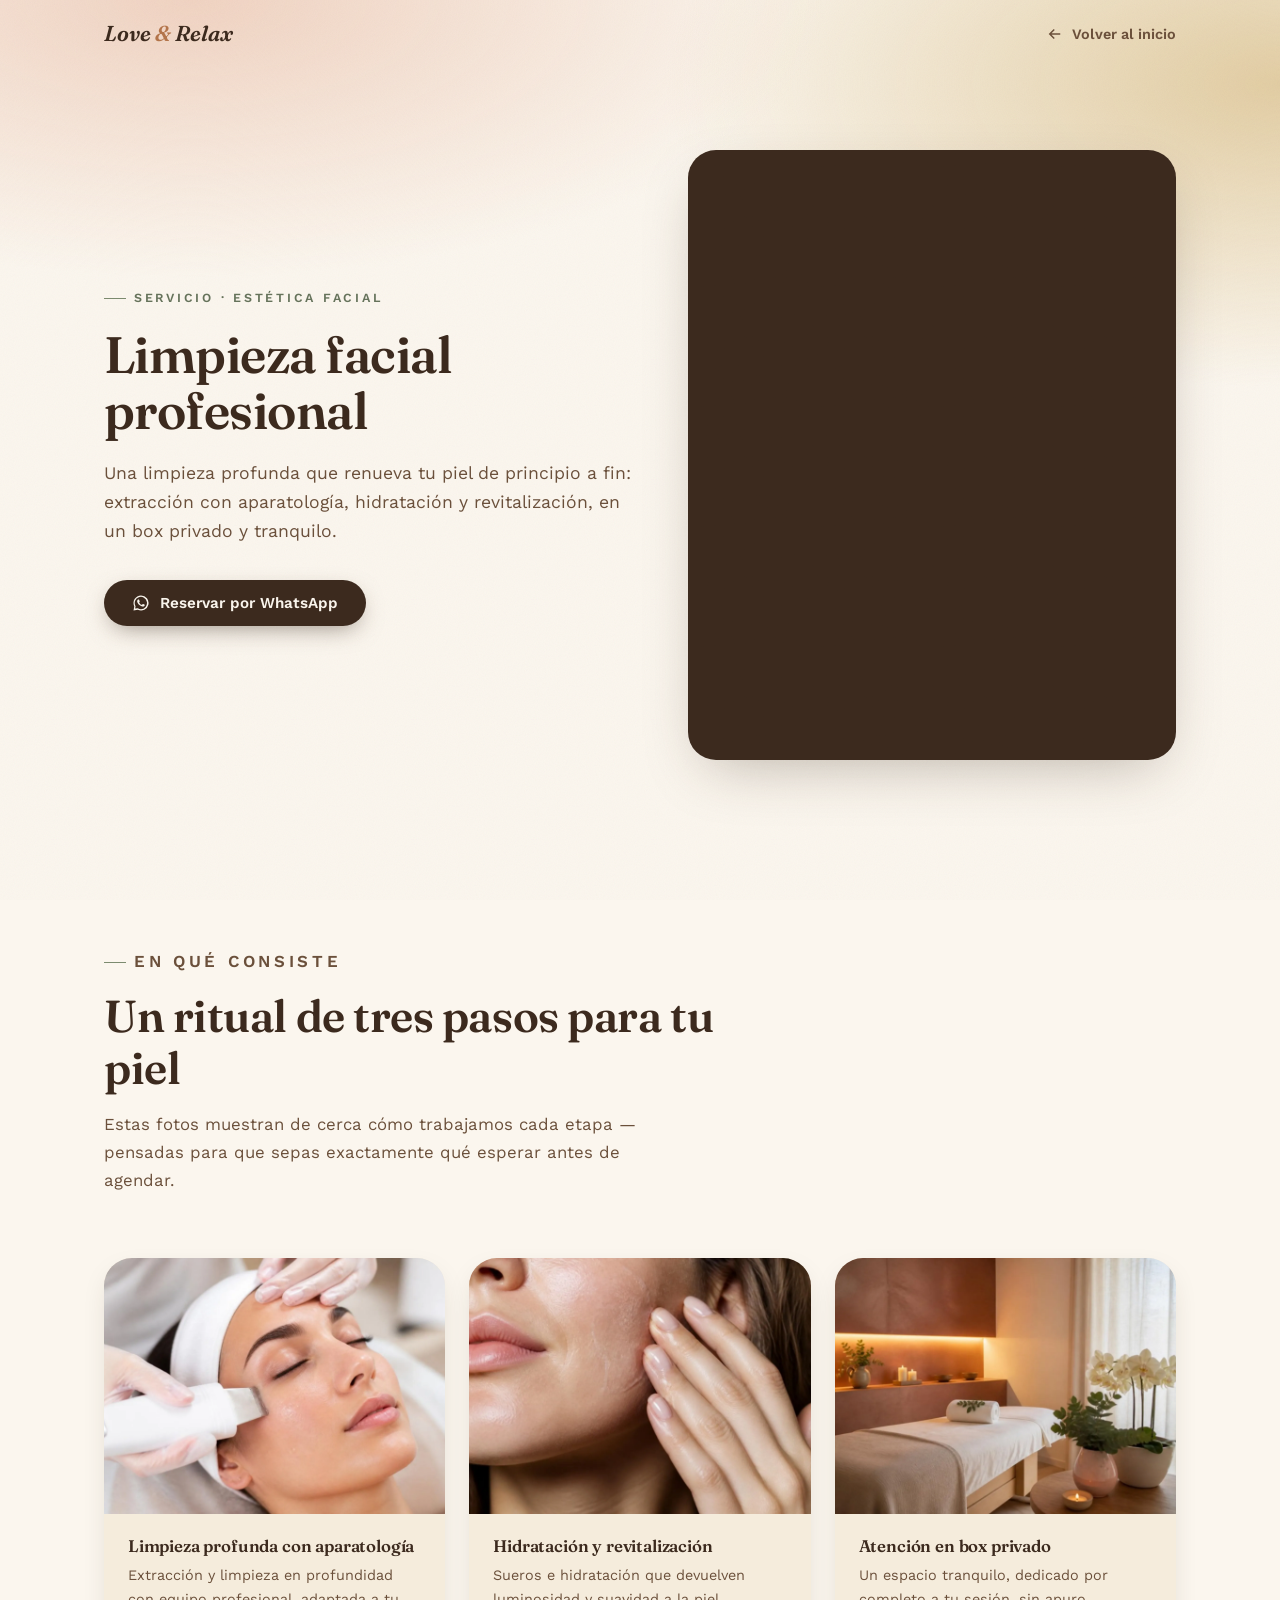
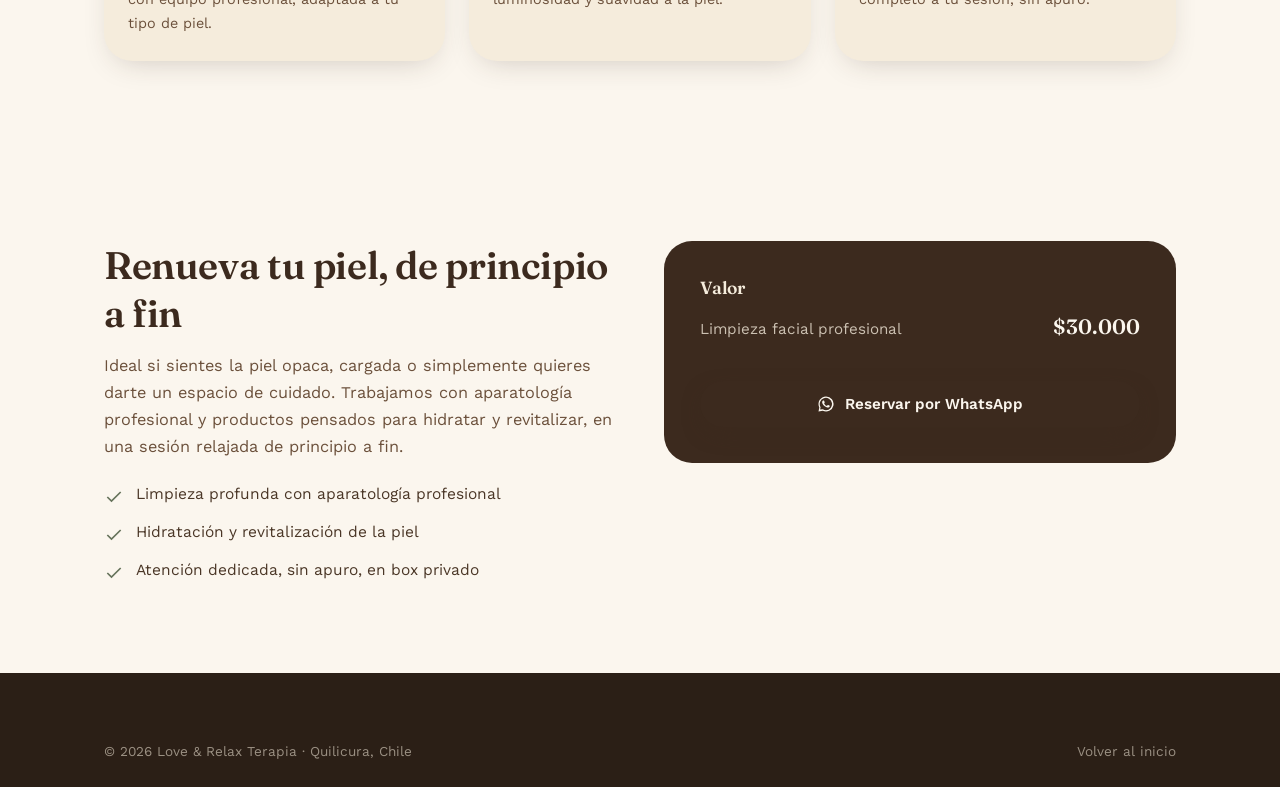
==== commit b2a5d969: "Agrega fotos generadas con IA y las conecta en todo el sitio - 6 fotos fotorrealistas generadas con " ====
--- a/servicios/limpieza-facial.html
+++ b/servicios/limpieza-facial.html
@@ -6,7 +6,7 @@
 <title>Limpieza facial profesional | Love &amp; Relax Terapia</title>
 <meta name="description" content="Limpieza facial profunda con aparatología, hidratación y revitalización de la piel en Quilicura. Atención en box privado. Agenda por WhatsApp." />
 <meta name="theme-color" content="#3c2a1e" />
-<link rel="canonical" href="https://loveandrelax.cl/servicios/limpieza-facial.html" />
+<link rel="canonical" href="https://loveandrelax.cl/servicios/limpieza-facial" />
 
 <meta property="og:type" content="website" />
 <meta property="og:locale" content="es_CL" />
@@ -14,7 +14,7 @@
 <meta property="og:title" content="Limpieza facial profesional | Love & Relax Terapia" />
 <meta property="og:description" content="Limpieza profunda con aparatología, hidratación y revitalización de la piel. Atención en box privado." />
 <meta property="og:image" content="/og-image.png" />
-<meta property="og:url" content="https://loveandrelax.cl/servicios/limpieza-facial.html" />
+<meta property="og:url" content="https://loveandrelax.cl/servicios/limpieza-facial" />
 <meta name="twitter:card" content="summary_large_image" />
 
 <link rel="icon" href="/favicon.svg" type="image/svg+xml" />
@@ -56,16 +56,13 @@
       </div>
 
       <div class="living-photo reveal" aria-hidden="true">
-        <div class="living-photo__frame living-photo__frame--1" style="background:linear-gradient(150deg, var(--sand-300), var(--blush-300) 75%);">
-          <svg class="living-photo__icon" viewBox="0 0 24 24" fill="none" stroke="currentColor" stroke-width="1.3"><path d="M4 6h16M4 12h16M4 18h10"/></svg>
+        <div class="living-photo__frame living-photo__frame--1" style="background-image:url('/images/facial-limpieza.webp');">
           <span class="living-photo__label">Limpieza profunda con aparatología</span>
         </div>
-        <div class="living-photo__frame living-photo__frame--2" style="background:linear-gradient(150deg, var(--blush-300), var(--terracotta-600) 85%);">
-          <svg class="living-photo__icon" viewBox="0 0 24 24" fill="none" stroke="currentColor" stroke-width="1.3"><path d="M12 3c2 3 5 5.5 5 9.5A5 5 0 0 1 7 12.5C7 8.5 10 6 12 3Z"/></svg>
+        <div class="living-photo__frame living-photo__frame--2" style="background-image:url('/images/facial-hidratacion.webp');">
           <span class="living-photo__label">Hidratación y revitalización</span>
         </div>
-        <div class="living-photo__frame living-photo__frame--3" style="background:linear-gradient(150deg, var(--sage-500), var(--brown-900) 85%);">
-          <svg class="living-photo__icon" viewBox="0 0 24 24" fill="none" stroke="currentColor" stroke-width="1.3"><rect x="4" y="4" width="16" height="16" rx="4"/><path d="M9 9h6v6H9z"/></svg>
+        <div class="living-photo__frame living-photo__frame--3" style="background-image:url('/images/facial-boxprivado.webp');">
           <span class="living-photo__label">Atención en box privado</span>
         </div>
       </div>
@@ -82,7 +79,7 @@
       <div class="gallery reveal-stagger">
         <article class="gallery-card">
           <div class="gallery-card__media">
-            <svg viewBox="0 0 24 24" fill="none" stroke="currentColor" stroke-width="1.4"><path d="M4 6h16M4 12h16M4 18h10"/></svg>
+            <img src="/images/facial-limpieza.webp" alt="Limpieza facial profunda con aparatología" loading="lazy" width="1456" height="1088" />
           </div>
           <div class="gallery-card__body">
             <h3>Limpieza profunda con aparatología</h3>
@@ -91,7 +88,7 @@
         </article>
         <article class="gallery-card">
           <div class="gallery-card__media">
-            <svg viewBox="0 0 24 24" fill="none" stroke="currentColor" stroke-width="1.4"><path d="M12 3c2 3 5 5.5 5 9.5A5 5 0 0 1 7 12.5C7 8.5 10 6 12 3Z"/></svg>
+            <img src="/images/facial-hidratacion.webp" alt="Aplicación de sérum hidratante en el rostro" loading="lazy" width="1456" height="1088" />
           </div>
           <div class="gallery-card__body">
             <h3>Hidratación y revitalización</h3>
@@ -100,7 +97,7 @@
         </article>
         <article class="gallery-card">
           <div class="gallery-card__media">
-            <svg viewBox="0 0 24 24" fill="none" stroke="currentColor" stroke-width="1.4"><rect x="4" y="4" width="16" height="16" rx="4"/><path d="M9 9h6v6H9z"/></svg>
+            <img src="/images/facial-boxprivado.webp" alt="Box privado de atención, ambiente cálido y tranquilo" loading="lazy" width="1456" height="1088" />
           </div>
           <div class="gallery-card__body">
             <h3>Atención en box privado</h3>
@@ -108,7 +105,6 @@
           </div>
         </article>
       </div>
-      <p style="margin-top:14px;font-size:0.8rem;color:var(--brown-400);">* Fotos referenciales del tipo de tratamiento, en proceso de reemplazo por fotos reales de la sesión.</p>
     </div>
   </section>
 
--- a/styles.css
+++ b/styles.css
@@ -402,7 +402,9 @@
   position: relative;
   aspect-ratio: 4 / 5;
   border-radius: var(--radius-lg);
-  background: linear-gradient(155deg, var(--cream-200), var(--sand-300) 60%, var(--terracotta-500) 130%);
+  background-color: var(--sand-300);
+  background-size: cover;
+  background-position: center 30%;
   box-shadow: var(--shadow-soft);
   overflow: hidden;
 }
@@ -412,75 +414,6 @@
   position: absolute;
   inset: 0;
   background-image: radial-gradient(circle at 30% 20%, rgba(255, 255, 255, 0.35), transparent 45%);
-}
-
-.hero__visual-candle {
-  position: absolute;
-  right: 14%;
-  bottom: 12%;
-  width: 26%;
-  aspect-ratio: 2/3;
-  background: linear-gradient(180deg, #fffaf0, #f2e2c4);
-  border-radius: 10px 10px 4px 4px;
-  box-shadow: 0 12px 24px -8px rgba(60, 42, 30, 0.4);
-}
-
-.hero__visual-flame {
-  position: absolute;
-  left: 50%;
-  top: -22px;
-  width: 14px;
-  height: 26px;
-  transform: translateX(-50%);
-  background: radial-gradient(circle at 50% 30%, #fff2c8, var(--terracotta-500) 70%);
-  border-radius: 50% 50% 50% 50% / 60% 60% 40% 40%;
-  animation: flicker 2.4s ease-in-out infinite;
-}
-
-@keyframes flicker {
-  0%,
-  100% {
-    transform: translateX(-50%) scale(1) rotate(-2deg);
-  }
-  50% {
-    transform: translateX(-50%) scale(1.1) rotate(2deg);
-  }
-}
-
-.hero__visual-leaf {
-  position: absolute;
-  width: 90px;
-  height: 90px;
-  border-radius: 0 100% 0 100%;
-  background: var(--sage-500);
-  opacity: 0.85;
-}
-
-.hero__visual-leaf--1 {
-  top: 8%;
-  left: -20px;
-  transform: rotate(20deg);
-}
-
-.hero__visual-leaf--2 {
-  top: 22%;
-  left: 10px;
-  width: 60px;
-  height: 60px;
-  background: var(--sage-600);
-  opacity: 0.7;
-  transform: rotate(-10deg);
-}
-
-.hero__visual-towel {
-  position: absolute;
-  left: 8%;
-  bottom: 8%;
-  width: 62%;
-  height: 34%;
-  background: repeating-linear-gradient(100deg, #fffaf2, #fffaf2 10px, #f4ecdd 10px, #f4ecdd 20px);
-  border-radius: 40px;
-  box-shadow: 0 16px 30px -12px rgba(60, 42, 30, 0.35);
 }
 
 .hero__visual-badge {
@@ -914,30 +847,18 @@
   background: rgba(245, 236, 220, 0.14);
 }
 
-/* Media reveal panel: hidden strip that expands on card hover */
+/* Media reveal panel: hidden strip that expands on card hover, showing a real photo */
 .price-card__media {
-  display: flex;
-  align-items: center;
-  justify-content: center;
+  display: block;
   height: 0;
   opacity: 0;
   margin-bottom: 0;
   border-radius: var(--radius-md);
   overflow: hidden;
+  background-color: var(--sand-300);
+  background-size: cover;
+  background-position: center;
   transition: height 0.45s var(--ease-soft), opacity 0.4s var(--ease-soft), margin 0.45s var(--ease-soft);
-  background: linear-gradient(135deg, var(--blush-300), var(--sand-300));
-}
-
-.price-card__media--facial {
-  background: linear-gradient(135deg, var(--sand-300), var(--sage-500) 140%);
-}
-
-.price-card__media svg {
-  width: 34px;
-  height: 34px;
-  color: var(--brown-900);
-  opacity: 0.75;
-  flex-shrink: 0;
 }
 
 .price-card:hover .price-card__media,
